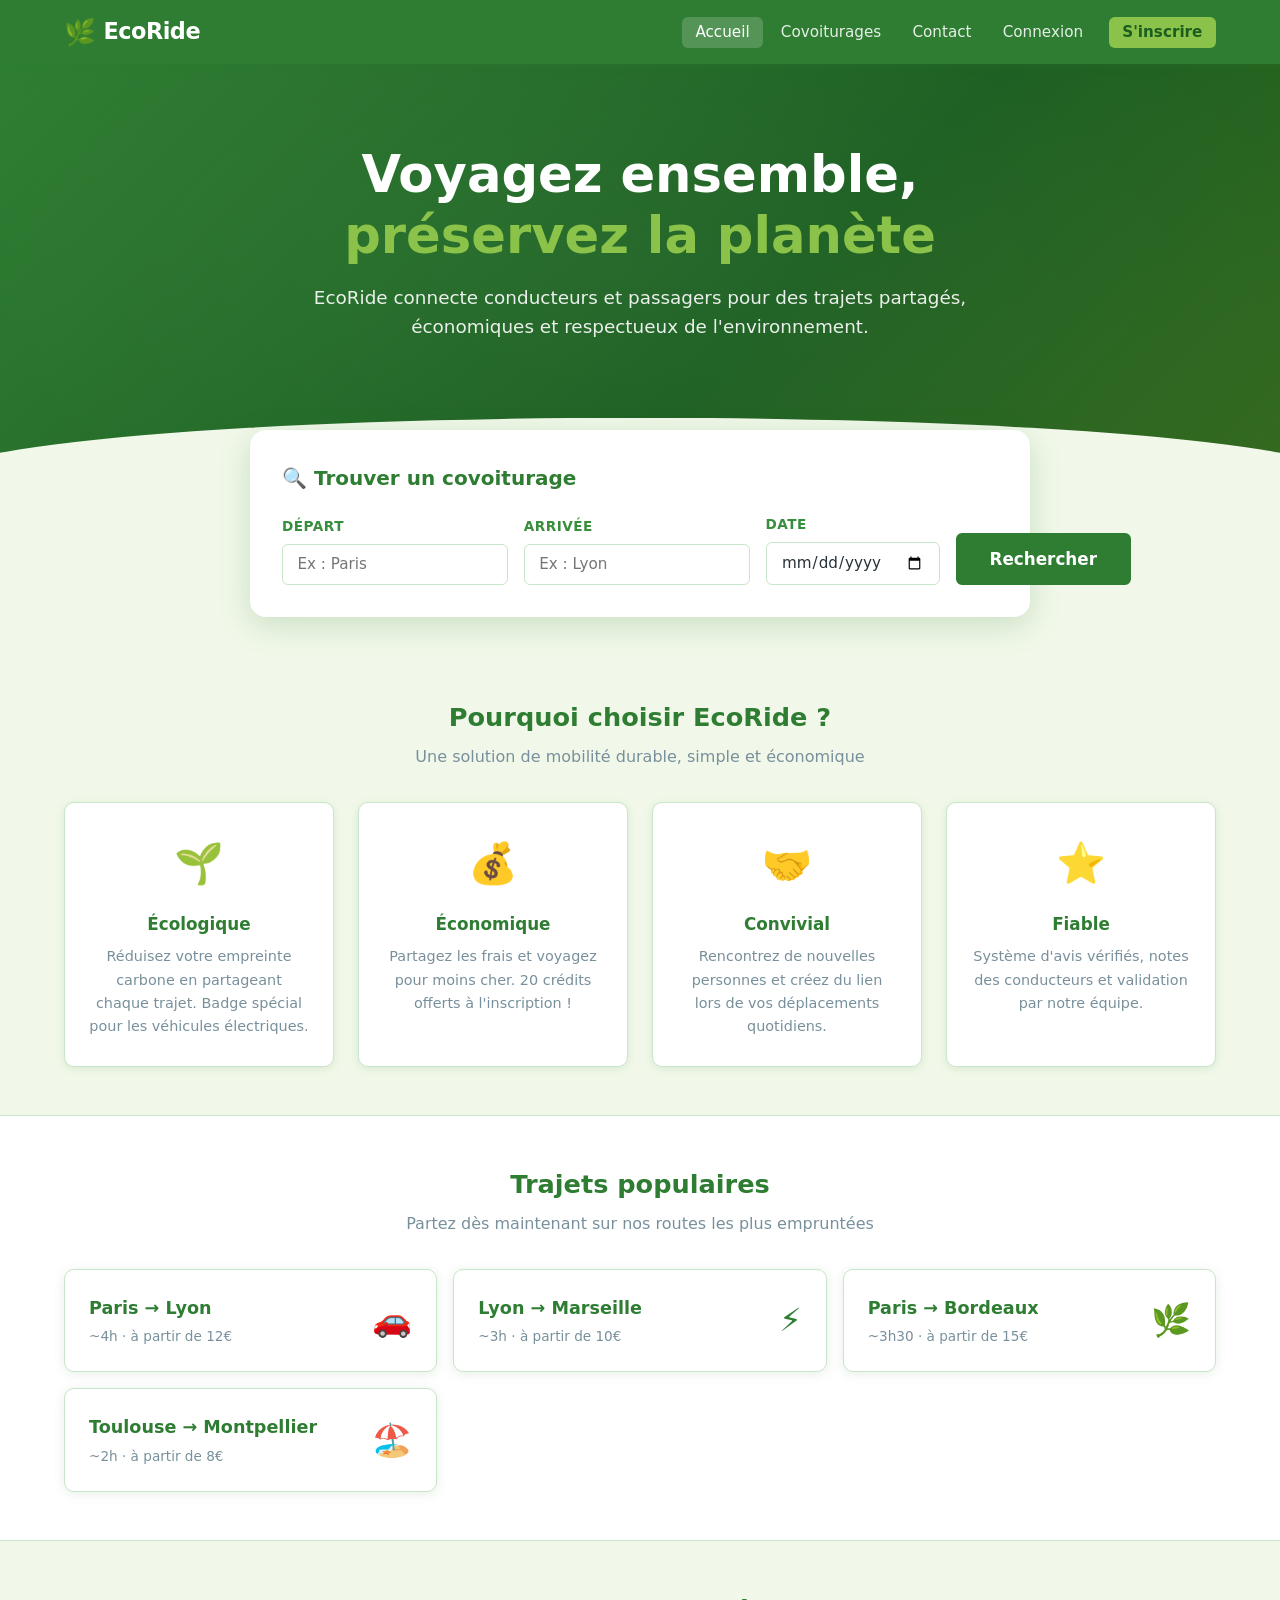
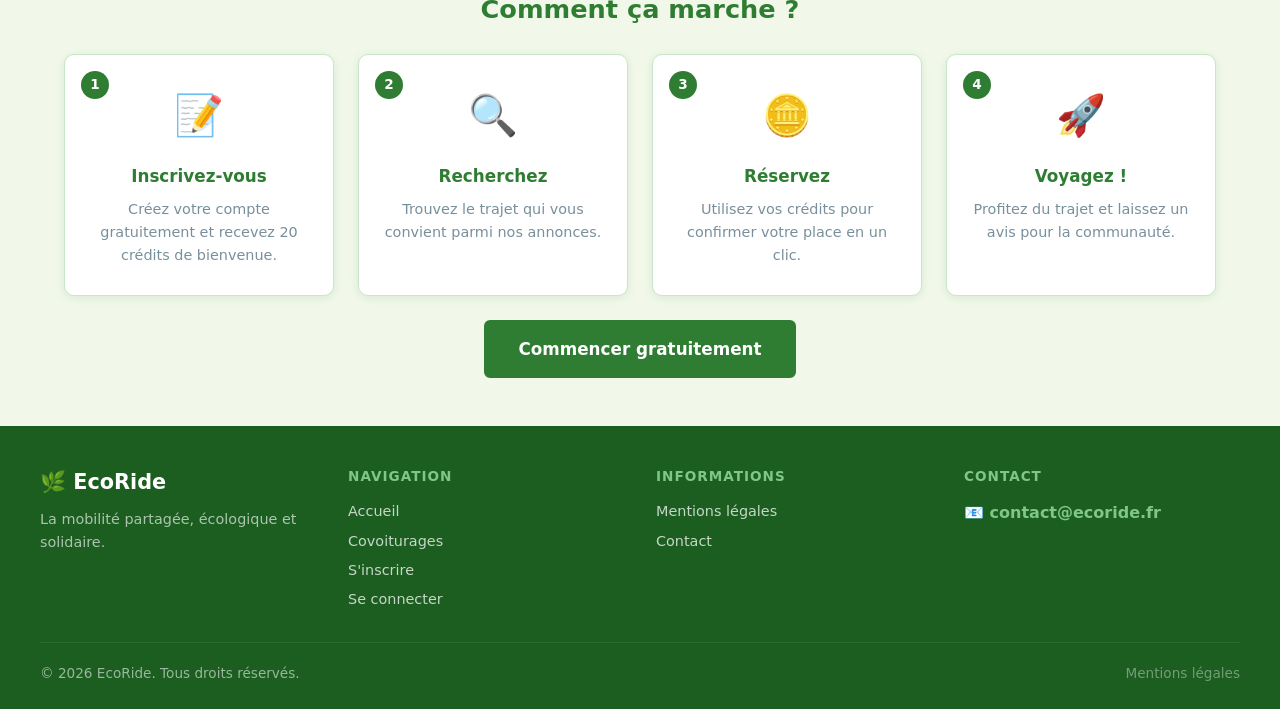
==== index.html @ f8182942 "Initial commit — EcoRide plateforme de covoiturage (ECF TP-01280) - Front-end : HTML/CSS/JS (13 User" ====
<!DOCTYPE html>
<html lang="fr">
<head>
  <meta charset="UTF-8">
  <meta name="viewport" content="width=device-width, initial-scale=1.0">
  <title>EcoRide – Covoiturage Écologique</title>
  <style>
/* ============================================================
   EcoRide - Feuille de style principale
   ============================================================ */
:root {
  --primary:        #2E7D32;
  --primary-light:  #4CAF50;
  --primary-lighter:#81C784;
  --primary-pale:   #C8E6C9;
  --accent:         #8BC34A;
  --eco-badge:      #00897B;
  --background:     #F1F8E9;
  --surface:        #FFFFFF;
  --surface-alt:    #F9FBF7;
  --text-primary:   #1B5E20;
  --text-secondary: #388E3C;
  --text-muted:     #78909C;
  --text-dark:      #263238;
  --warning:        #F57C00;
  --error:          #C62828;
  --success:        #2E7D32;
  --border:         #C8E6C9;
  --shadow:         rgba(46, 125, 50, 0.12);
  --shadow-md:      rgba(46, 125, 50, 0.20);
  --radius:         10px;
  --radius-sm:      6px;
  --radius-lg:      16px;
  --transition:     all 0.2s ease;
  --font:           'Segoe UI', system-ui, -apple-system, sans-serif;
}
*, *::before, *::after { box-sizing: border-box; margin: 0; padding: 0; }
html { scroll-behavior: smooth; font-size: 16px; }
body { font-family: var(--font); background: var(--background); color: var(--text-dark); line-height: 1.6; min-height: 100vh; display: flex; flex-direction: column; }
img { max-width: 100%; height: auto; display: block; }
a { color: var(--primary); text-decoration: none; transition: var(--transition); }
a:hover { color: var(--primary-light); }
ul { list-style: none; }
button, input, select, textarea { font-family: inherit; }
.site-header { background: var(--primary); box-shadow: 0 2px 8px var(--shadow-md); position: sticky; top: 0; z-index: 1000; }
.nav-container { max-width: 1200px; margin: 0 auto; padding: 0 1.5rem; display: flex; align-items: center; justify-content: space-between; height: 64px; }
.nav-logo { display: flex; align-items: center; gap: 0.5rem; color: #fff; font-size: 1.4rem; font-weight: 700; letter-spacing: -0.5px; }
.nav-logo .leaf-icon { font-size: 1.6rem; }
.nav-links { display: flex; align-items: center; gap: 0.25rem; }
.nav-links a { color: rgba(255,255,255,0.88); padding: 0.4rem 0.85rem; border-radius: var(--radius-sm); font-size: 0.95rem; font-weight: 500; transition: var(--transition); }
.nav-links a:hover, .nav-links a.active { color: #fff; background: rgba(255,255,255,0.18); }
.nav-links .btn-nav-primary { background: var(--accent); color: var(--text-primary); font-weight: 600; margin-left: 0.5rem; }
.nav-links .btn-nav-primary:hover { background: #9CCC65; }
.nav-credits { display: flex; align-items: center; gap: 0.4rem; color: #fff; font-weight: 600; font-size: 0.9rem; background: rgba(255,255,255,0.15); padding: 0.3rem 0.75rem; border-radius: 20px; margin-left: 0.5rem; }
.burger { display: none; flex-direction: column; gap: 5px; cursor: pointer; padding: 6px; }
.burger span { width: 24px; height: 2px; background: #fff; border-radius: 2px; transition: var(--transition); }
.hero { background: linear-gradient(135deg, var(--primary) 0%, #1B5E20 60%, #33691E 100%); color: #fff; padding: 5rem 1.5rem 6rem; text-align: center; position: relative; overflow: hidden; }
.hero::before { content: ''; position: absolute; top: -50%; left: -20%; width: 140%; height: 200%; background: radial-gradient(ellipse, rgba(255,255,255,0.04) 0%, transparent 70%); pointer-events: none; }
.hero-content { position: relative; max-width: 700px; margin: 0 auto; }
.hero h1 { font-size: clamp(2rem, 5vw, 3.2rem); font-weight: 800; line-height: 1.2; margin-bottom: 1rem; }
.hero h1 span { color: var(--accent); }
.hero p { font-size: 1.15rem; opacity: 0.9; margin-bottom: 2.5rem; }
.hero-wave { position: absolute; bottom: 0; left: 0; right: 0; height: 60px; background: var(--background); clip-path: ellipse(55% 100% at 50% 100%); }
.search-card { background: var(--surface); border-radius: var(--radius-lg); padding: 2rem; box-shadow: 0 8px 32px var(--shadow-md); max-width: 780px; margin: -3rem auto 2rem; position: relative; z-index: 10; }
.search-card h2 { color: var(--primary); margin-bottom: 1.25rem; font-size: 1.25rem; }
.search-form { display: grid; grid-template-columns: 1fr 1fr 1fr auto; gap: 1rem; align-items: end; }
@media (max-width: 700px) { .search-form { grid-template-columns: 1fr; } }
.form-group { display: flex; flex-direction: column; gap: 0.4rem; }
.form-group label { font-size: 0.85rem; font-weight: 600; color: var(--text-secondary); text-transform: uppercase; letter-spacing: 0.5px; }
.form-group input, .form-group select, .form-group textarea { padding: 0.65rem 0.9rem; border: 1.5px solid var(--border); border-radius: var(--radius-sm); background: var(--surface); color: var(--text-dark); font-size: 0.95rem; transition: var(--transition); }
.form-group input:focus, .form-group select:focus, .form-group textarea:focus { outline: none; border-color: var(--primary-light); box-shadow: 0 0 0 3px rgba(76, 175, 80, 0.15); }
.form-group textarea { resize: vertical; min-height: 100px; }
.form-row { display: grid; grid-template-columns: 1fr 1fr; gap: 1rem; }
@media (max-width: 520px) { .form-row { grid-template-columns: 1fr; } }
.btn { display: inline-flex; align-items: center; justify-content: center; gap: 0.45rem; padding: 0.65rem 1.4rem; border-radius: var(--radius-sm); font-size: 0.95rem; font-weight: 600; cursor: pointer; transition: var(--transition); border: 2px solid transparent; white-space: nowrap; text-decoration: none; }
.btn-primary { background: var(--primary); color: #fff; border-color: var(--primary); }
.btn-primary:hover { background: var(--primary-light); border-color: var(--primary-light); color: #fff; }
.btn-accent { background: var(--accent); color: var(--text-primary); border-color: var(--accent); }
.btn-accent:hover { background: #9CCC65; border-color: #9CCC65; }
.btn-outline { background: transparent; color: var(--primary); border-color: var(--primary); }
.btn-outline:hover { background: var(--primary); color: #fff; }
.btn-danger { background: var(--error); color: #fff; border-color: var(--error); }
.btn-danger:hover { background: #B71C1C; border-color: #B71C1C; }
.btn-sm { padding: 0.4rem 0.9rem; font-size: 0.85rem; }
.btn-lg { padding: 0.85rem 2rem; font-size: 1.05rem; }
.btn:disabled { opacity: 0.5; cursor: not-allowed; }
.btn-icon { padding: 0.5rem; border-radius: 50%; }
.card { background: var(--surface); border-radius: var(--radius); padding: 1.5rem; box-shadow: 0 2px 12px var(--shadow); border: 1px solid var(--border); transition: var(--transition); }
.card:hover { box-shadow: 0 6px 24px var(--shadow-md); transform: translateY(-2px); }
.card-header { display: flex; align-items: center; justify-content: space-between; margin-bottom: 1rem; padding-bottom: 0.75rem; border-bottom: 1px solid var(--border); }
.card-header h3 { color: var(--primary); font-size: 1.05rem; }
.trip-card { background: var(--surface); border-radius: var(--radius); padding: 1.25rem 1.5rem; border: 1px solid var(--border); box-shadow: 0 2px 8px var(--shadow); display: grid; grid-template-columns: auto 1fr auto; gap: 1rem; align-items: center; transition: var(--transition); }
.trip-card:hover { box-shadow: 0 6px 20px var(--shadow-md); border-color: var(--primary-pale); }
.trip-route { display: flex; flex-direction: column; gap: 0.2rem; }
.trip-route .city { font-size: 1.1rem; font-weight: 700; color: var(--text-primary); }
.trip-route .addr { font-size: 0.8rem; color: var(--text-muted); }
.trip-route .arrow { color: var(--primary-light); font-size: 1.2rem; margin: 0.2rem 0; }
.trip-meta { display: flex; flex-direction: column; gap: 0.35rem; }
.trip-price { font-size: 1.4rem; font-weight: 800; color: var(--primary); text-align: right; }
.trip-seats { font-size: 0.85rem; color: var(--text-muted); text-align: right; }
.trip-datetime { font-size: 0.9rem; color: var(--text-secondary); font-weight: 600; }
.driver-info { display: flex; align-items: center; gap: 0.75rem; }
.driver-avatar { width: 48px; height: 48px; border-radius: 50%; object-fit: cover; border: 2px solid var(--primary-pale); background: var(--primary-pale); }
.driver-avatar-sm { width: 36px; height: 36px; border-radius: 50%; object-fit: cover; border: 2px solid var(--primary-pale); background: var(--primary-pale); }
.driver-name { font-weight: 600; font-size: 0.95rem; }
.star-rating { color: #F9A825; font-size: 0.85rem; }
.star-rating .count { color: var(--text-muted); font-size: 0.8rem; margin-left: 4px; }
.badge { display: inline-flex; align-items: center; gap: 0.3rem; padding: 0.2rem 0.6rem; border-radius: 20px; font-size: 0.78rem; font-weight: 600; }
.badge-eco { background: #E0F2F1; color: var(--eco-badge); }
.badge-active { background: #E8F5E9; color: var(--primary); }
.badge-started { background: #FFF8E1; color: #E65100; }
.badge-completed { background: #E3F2FD; color: #1565C0; }
.badge-cancelled { background: #FFEBEE; color: var(--error); }
.badge-pending { background: #FFF9C4; color: #F57F17; }
.badge-approved { background: #E8F5E9; color: var(--primary); }
.badge-rejected { background: #FFEBEE; color: var(--error); }
.filter-bar { background: var(--surface); border-radius: var(--radius); padding: 1.25rem 1.5rem; border: 1px solid var(--border); box-shadow: 0 2px 8px var(--shadow); display: flex; flex-wrap: wrap; gap: 1rem; align-items: flex-end; margin-bottom: 1.5rem; }
.filter-bar .form-group { min-width: 150px; flex: 1; }
.filter-check { display: flex; align-items: center; gap: 0.5rem; cursor: pointer; font-size: 0.9rem; font-weight: 500; }
.filter-check input[type="checkbox"] { width: 18px; height: 18px; accent-color: var(--primary); cursor: pointer; }
.container { max-width: 1200px; margin: 0 auto; padding: 0 1.5rem; }
.section { padding: 3rem 0; }
.section-sm { padding: 1.5rem 0; }
.section-title { font-size: 1.6rem; font-weight: 800; color: var(--primary); margin-bottom: 0.4rem; }
.section-subtitle { color: var(--text-muted); margin-bottom: 2rem; }
.trips-grid { display: flex; flex-direction: column; gap: 1rem; }
.features-grid { display: grid; grid-template-columns: repeat(auto-fit, minmax(220px, 1fr)); gap: 1.5rem; margin-top: 2rem; }
.feature-card { background: var(--surface); border-radius: var(--radius); padding: 1.75rem 1.5rem; text-align: center; border: 1px solid var(--border); box-shadow: 0 2px 8px var(--shadow); }
.feature-icon { font-size: 2.5rem; margin-bottom: 1rem; }
.feature-card h3 { color: var(--primary); margin-bottom: 0.5rem; font-size: 1.05rem; }
.feature-card p { font-size: 0.9rem; color: var(--text-muted); }
.alert { padding: 0.85rem 1.25rem; border-radius: var(--radius-sm); font-size: 0.95rem; margin-bottom: 1rem; display: flex; align-items: center; gap: 0.75rem; }
.alert-success { background: #E8F5E9; color: #1B5E20; border-left: 4px solid var(--primary); }
.alert-error   { background: #FFEBEE; color: #B71C1C; border-left: 4px solid var(--error); }
.alert-info    { background: #E3F2FD; color: #0D47A1; border-left: 4px solid #1976D2; }
.alert-warning { background: #FFF8E1; color: #E65100; border-left: 4px solid #FF8F00; }
.modal-overlay { position: fixed; inset: 0; background: rgba(0,0,0,0.5); z-index: 2000; display: flex; align-items: center; justify-content: center; padding: 1rem; opacity: 0; visibility: hidden; transition: var(--transition); }
.modal-overlay.open { opacity: 1; visibility: visible; }
.modal { background: var(--surface); border-radius: var(--radius-lg); padding: 2rem; max-width: 480px; width: 100%; box-shadow: 0 20px 60px rgba(0,0,0,0.3); transform: translateY(20px); transition: var(--transition); }
.modal-overlay.open .modal { transform: translateY(0); }
.modal-header { display: flex; align-items: center; justify-content: space-between; margin-bottom: 1.25rem; }
.modal-header h3 { color: var(--primary); font-size: 1.15rem; }
.modal-close { background: none; border: none; font-size: 1.5rem; cursor: pointer; color: var(--text-muted); line-height: 1; }
.modal-close:hover { color: var(--error); }
.star-picker { display: flex; gap: 0.25rem; margin: 0.5rem 0; }
.star-picker input { display: none; }
.star-picker label { font-size: 2rem; cursor: pointer; color: #ddd; transition: color 0.1s; }
.star-picker input:checked ~ label, .star-picker label:hover, .star-picker label:hover ~ label { color: #F9A825; }
.star-picker { flex-direction: row-reverse; }
.site-footer { background: #1B5E20; color: rgba(255,255,255,0.85); padding: 2.5rem 1.5rem 1.5rem; margin-top: auto; }
.footer-content { max-width: 1200px; margin: 0 auto; display: grid; grid-template-columns: repeat(auto-fit, minmax(200px, 1fr)); gap: 2rem; }
.footer-brand .logo { font-size: 1.3rem; font-weight: 700; color: #fff; margin-bottom: 0.5rem; }
.footer-brand p { font-size: 0.9rem; opacity: 0.75; }
.footer-col h4 { color: var(--primary-lighter); font-size: 0.85rem; text-transform: uppercase; letter-spacing: 1px; margin-bottom: 0.75rem; }
.footer-col a { display: block; color: rgba(255,255,255,0.75); font-size: 0.9rem; margin-bottom: 0.4rem; }
.footer-col a:hover { color: #fff; }
.footer-col .contact-email { display: flex; align-items: center; gap: 0.5rem; color: var(--primary-lighter); font-weight: 600; }
.footer-bottom { max-width: 1200px; margin: 1.5rem auto 0; padding-top: 1.25rem; border-top: 1px solid rgba(255,255,255,0.12); display: flex; justify-content: space-between; align-items: center; font-size: 0.85rem; opacity: 0.65; flex-wrap: wrap; gap: 0.5rem; }
.auth-page { min-height: calc(100vh - 128px); display: flex; align-items: center; justify-content: center; padding: 2rem 1rem; }
.auth-box { background: var(--surface); border-radius: var(--radius-lg); padding: 2.5rem; width: 100%; max-width: 440px; box-shadow: 0 8px 32px var(--shadow-md); border: 1px solid var(--border); }
.auth-box h1 { color: var(--primary); font-size: 1.6rem; margin-bottom: 0.25rem; }
.auth-box .subtitle { color: var(--text-muted); font-size: 0.9rem; margin-bottom: 1.75rem; }
.auth-box form { display: flex; flex-direction: column; gap: 1rem; }
.auth-footer { text-align: center; margin-top: 1.25rem; font-size: 0.9rem; color: var(--text-muted); }
.auth-footer a { color: var(--primary); font-weight: 600; }
.password-strength { font-size: 0.8rem; margin-top: 0.2rem; }
.detail-grid { display: grid; grid-template-columns: 1fr 340px; gap: 2rem; align-items: start; }
@media (max-width: 900px) { .detail-grid { grid-template-columns: 1fr; } }
.detail-hero { background: linear-gradient(135deg, var(--primary), #1B5E20); border-radius: var(--radius-lg); padding: 2rem; color: #fff; margin-bottom: 1.5rem; }
.route-display { display: flex; align-items: center; gap: 1rem; font-size: 1.3rem; font-weight: 700; }
.route-display .divider { flex: 1; border-top: 2px dashed rgba(255,255,255,0.4); }
.preferences-grid { display: grid; grid-template-columns: 1fr 1fr; gap: 0.75rem; }
.pref-item { display: flex; align-items: center; gap: 0.5rem; padding: 0.6rem; background: var(--surface-alt); border-radius: var(--radius-sm); font-size: 0.9rem; }
.pref-item .icon { font-size: 1.1rem; }
.pref-allowed { color: var(--primary); }
.pref-forbidden { color: var(--error); }
.review-item { display: flex; gap: 0.75rem; padding: 1rem 0; border-bottom: 1px solid var(--border); }
.review-item:last-child { border-bottom: none; }
.review-content .reviewer { font-weight: 600; font-size: 0.9rem; }
.review-content .date { font-size: 0.78rem; color: var(--text-muted); }
.review-content .comment { margin-top: 0.3rem; font-size: 0.9rem; }
@media (max-width: 768px) {
  .nav-links { display: none; position: absolute; top: 64px; left: 0; right: 0; background: var(--primary); flex-direction: column; padding: 1rem; gap: 0.25rem; box-shadow: 0 4px 12px rgba(0,0,0,0.2); }
  .nav-links.open { display: flex; }
  .nav-links a { width: 100%; padding: 0.65rem 1rem; }
  .burger { display: flex; }
  .site-header { position: relative; }
  .trip-card { grid-template-columns: 1fr; }
  .hero { padding: 3rem 1rem 4rem; }
}
.text-center { text-align: center; }
.text-muted  { color: var(--text-muted); }
.text-primary { color: var(--primary); }
.text-danger  { color: var(--error); }
.mt-1 { margin-top: 0.5rem; } .mt-2 { margin-top: 1rem; } .mt-3 { margin-top: 1.5rem; }
.mb-1 { margin-bottom: 0.5rem; } .mb-2 { margin-bottom: 1rem; } .mb-3 { margin-bottom: 1.5rem; }
.flex { display: flex; }
.flex-between { display: flex; justify-content: space-between; align-items: center; }
.flex-center  { display: flex; align-items: center; justify-content: center; }
.gap-1 { gap: 0.5rem; } .gap-2 { gap: 1rem; }
.w-full { width: 100%; }
.hidden { display: none !important; }
.loading { opacity: 0.5; pointer-events: none; }
.skeleton { background: linear-gradient(90deg, #e0e0e0 25%, #f0f0f0 50%, #e0e0e0 75%); background-size: 200% 100%; animation: skeleton 1.4s infinite; border-radius: 4px; }
@keyframes skeleton { 0% { background-position: 200% 0; } 100% { background-position: -200% 0; } }
.empty-state { text-align: center; padding: 3rem 1rem; color: var(--text-muted); }
.empty-state .icon { font-size: 3rem; margin-bottom: 1rem; }
.empty-state h3 { margin-bottom: 0.5rem; color: var(--text-secondary); }
  </style>
</head>
<body>

<!-- ============================================================ -->
<!-- HEADER / NAVIGATION                                          -->
<!-- ============================================================ -->
<header class="site-header">
  <nav class="nav-container">
    <a href="index.html" class="nav-logo">
      <span class="leaf-icon">🌿</span> EcoRide
    </a>

    <button class="burger" id="burger" aria-label="Menu" aria-expanded="false">
      <span></span><span></span><span></span>
    </button>

    <ul class="nav-links" id="navLinks">
      <li><a href="index.html" class="active">Accueil</a></li>
      <li><a href="search.html">Covoiturages</a></li>
      <li><a href="contact.html">Contact</a></li>
      <li id="navLogin"><a href="login.html">Connexion</a></li>
      <li id="navRegister"><a href="register.html" class="btn-nav-primary">S'inscrire</a></li>
      <!-- Affiché si connecté -->
      <li id="navUser" class="hidden" style="display:flex;align-items:center;gap:.5rem">
        <span id="navPseudo" class="nav-credits"></span>
        <span class="nav-credits">🪙 <span id="navCredits">—</span></span>
        <a href="user/dashboard.html">Mon espace</a>
        <a href="#" class="logout-btn" data-base="./">Déconnexion</a>
      </li>
    </ul>
  </nav>
</header>

<!-- ============================================================ -->
<!-- HERO                                                         -->
<!-- ============================================================ -->
<section class="hero">
  <div class="hero-content">
    <h1>Voyagez ensemble,<br><span>préservez la planète</span></h1>
    <p>EcoRide connecte conducteurs et passagers pour des trajets partagés, économiques et respectueux de l'environnement.</p>
  </div>
  <div class="hero-wave"></div>
</section>

<!-- ============================================================ -->
<!-- FORMULAIRE DE RECHERCHE                                      -->
<!-- ============================================================ -->
<div class="container">
  <div class="search-card">
    <h2>🔍 Trouver un covoiturage</h2>
    <form class="search-form" id="heroSearchForm">
      <div class="form-group">
        <label for="departure">Départ</label>
        <input type="text" id="departure" name="departure" placeholder="Ex : Paris" autocomplete="off">
      </div>
      <div class="form-group">
        <label for="arrival">Arrivée</label>
        <input type="text" id="arrival" name="arrival" placeholder="Ex : Lyon" autocomplete="off">
      </div>
      <div class="form-group">
        <label for="date">Date</label>
        <input type="date" id="date" name="date">
      </div>
      <button type="submit" class="btn btn-primary btn-lg">Rechercher</button>
    </form>
  </div>
</div>

<!-- ============================================================ -->
<!-- AVANTAGES                                                    -->
<!-- ============================================================ -->
<section class="section">
  <div class="container">
    <div class="text-center mb-3">
      <h2 class="section-title">Pourquoi choisir EcoRide ?</h2>
      <p class="section-subtitle">Une solution de mobilité durable, simple et économique</p>
    </div>
    <div class="features-grid">
      <div class="feature-card">
        <div class="feature-icon">🌱</div>
        <h3>Écologique</h3>
        <p>Réduisez votre empreinte carbone en partageant chaque trajet. Badge spécial pour les véhicules électriques.</p>
      </div>
      <div class="feature-card">
        <div class="feature-icon">💰</div>
        <h3>Économique</h3>
        <p>Partagez les frais et voyagez pour moins cher. 20 crédits offerts à l'inscription !</p>
      </div>
      <div class="feature-card">
        <div class="feature-icon">🤝</div>
        <h3>Convivial</h3>
        <p>Rencontrez de nouvelles personnes et créez du lien lors de vos déplacements quotidiens.</p>
      </div>
      <div class="feature-card">
        <div class="feature-icon">⭐</div>
        <h3>Fiable</h3>
        <p>Système d'avis vérifiés, notes des conducteurs et validation par notre équipe.</p>
      </div>
    </div>
  </div>
</section>

<!-- ============================================================ -->
<!-- TRAJETS POPULAIRES (exemples statiques)                      -->
<!-- ============================================================ -->
<section class="section" style="background:var(--surface);border-top:1px solid var(--border);border-bottom:1px solid var(--border)">
  <div class="container">
    <div class="text-center mb-3">
      <h2 class="section-title">Trajets populaires</h2>
      <p class="section-subtitle">Partez dès maintenant sur nos routes les plus empruntées</p>
    </div>
    <div style="display:grid;grid-template-columns:repeat(auto-fill,minmax(280px,1fr));gap:1rem">
      <a href="search.html?departure=Paris&arrival=Lyon" class="card" style="text-decoration:none">
        <div class="flex-between">
          <div>
            <div style="font-weight:700;color:var(--primary);font-size:1.1rem">Paris → Lyon</div>
            <div class="text-muted" style="font-size:.85rem;margin-top:.25rem">~4h · à partir de 12€</div>
          </div>
          <span style="font-size:2rem">🚗</span>
        </div>
      </a>
      <a href="search.html?departure=Lyon&arrival=Marseille" class="card" style="text-decoration:none">
        <div class="flex-between">
          <div>
            <div style="font-weight:700;color:var(--primary);font-size:1.1rem">Lyon → Marseille</div>
            <div class="text-muted" style="font-size:.85rem;margin-top:.25rem">~3h · à partir de 10€</div>
          </div>
          <span style="font-size:2rem">⚡</span>
        </div>
      </a>
      <a href="search.html?departure=Paris&arrival=Bordeaux" class="card" style="text-decoration:none">
        <div class="flex-between">
          <div>
            <div style="font-weight:700;color:var(--primary);font-size:1.1rem">Paris → Bordeaux</div>
            <div class="text-muted" style="font-size:.85rem;margin-top:.25rem">~3h30 · à partir de 15€</div>
          </div>
          <span style="font-size:2rem">🌿</span>
        </div>
      </a>
      <a href="search.html?departure=Toulouse&arrival=Montpellier" class="card" style="text-decoration:none">
        <div class="flex-between">
          <div>
            <div style="font-weight:700;color:var(--primary);font-size:1.1rem">Toulouse → Montpellier</div>
            <div class="text-muted" style="font-size:.85rem;margin-top:.25rem">~2h · à partir de 8€</div>
          </div>
          <span style="font-size:2rem">🏖️</span>
        </div>
      </a>
    </div>
  </div>
</section>

<!-- ============================================================ -->
<!-- COMMENT ÇA MARCHE                                            -->
<!-- ============================================================ -->
<section class="section">
  <div class="container">
    <div class="text-center mb-3">
      <h2 class="section-title">Comment ça marche ?</h2>
    </div>
    <div style="display:grid;grid-template-columns:repeat(auto-fit,minmax(200px,1fr));gap:1.5rem;counter-reset:step">
      <div class="feature-card" style="counter-increment:step;position:relative">
        <div style="position:absolute;top:1rem;left:1rem;background:var(--primary);color:#fff;width:28px;height:28px;border-radius:50%;display:flex;align-items:center;justify-content:center;font-weight:700;font-size:.85rem">1</div>
        <div class="feature-icon">📝</div>
        <h3>Inscrivez-vous</h3>
        <p>Créez votre compte gratuitement et recevez 20 crédits de bienvenue.</p>
      </div>
      <div class="feature-card" style="counter-increment:step;position:relative">
        <div style="position:absolute;top:1rem;left:1rem;background:var(--primary);color:#fff;width:28px;height:28px;border-radius:50%;display:flex;align-items:center;justify-content:center;font-weight:700;font-size:.85rem">2</div>
        <div class="feature-icon">🔍</div>
        <h3>Recherchez</h3>
        <p>Trouvez le trajet qui vous convient parmi nos annonces.</p>
      </div>
      <div class="feature-card" style="counter-increment:step;position:relative">
        <div style="position:absolute;top:1rem;left:1rem;background:var(--primary);color:#fff;width:28px;height:28px;border-radius:50%;display:flex;align-items:center;justify-content:center;font-weight:700;font-size:.85rem">3</div>
        <div class="feature-icon">🪙</div>
        <h3>Réservez</h3>
        <p>Utilisez vos crédits pour confirmer votre place en un clic.</p>
      </div>
      <div class="feature-card" style="counter-increment:step;position:relative">
        <div style="position:absolute;top:1rem;left:1rem;background:var(--primary);color:#fff;width:28px;height:28px;border-radius:50%;display:flex;align-items:center;justify-content:center;font-weight:700;font-size:.85rem">4</div>
        <div class="feature-icon">🚀</div>
        <h3>Voyagez !</h3>
        <p>Profitez du trajet et laissez un avis pour la communauté.</p>
      </div>
    </div>
    <div class="text-center mt-3">
      <a href="register.html" class="btn btn-primary btn-lg">Commencer gratuitement</a>
    </div>
  </div>
</section>

<!-- ============================================================ -->
<!-- FOOTER                                                       -->
<!-- ============================================================ -->
<footer class="site-footer">
  <div class="footer-content">
    <div class="footer-brand">
      <div class="logo">🌿 EcoRide</div>
      <p>La mobilité partagée, écologique et solidaire.</p>
    </div>
    <div class="footer-col">
      <h4>Navigation</h4>
      <a href="index.html">Accueil</a>
      <a href="search.html">Covoiturages</a>
      <a href="register.html">S'inscrire</a>
      <a href="login.html">Se connecter</a>
    </div>
    <div class="footer-col">
      <h4>Informations</h4>
      <a href="legal.html">Mentions légales</a>
      <a href="contact.html">Contact</a>
    </div>
    <div class="footer-col">
      <h4>Contact</h4>
      <div class="contact-email">📧 contact@ecoride.fr</div>
    </div>
  </div>
  <div class="footer-bottom">
    <span>© 2026 EcoRide. Tous droits réservés.</span>
    <a href="legal.html" style="color:rgba(255,255,255,.6)">Mentions légales</a>
  </div>
</footer>

<script src="js/main.js"></script>
<script>
  window.API_BASE = 'php/';
  document.getElementById('heroSearchForm').addEventListener('submit', (e) => {
    e.preventDefault();
    const dep  = document.getElementById('departure').value.trim();
    const arr  = document.getElementById('arrival').value.trim();
    const date = document.getElementById('date').value;
    const params = new URLSearchParams({ departure: dep, arrival: arr, date });
    window.location.href = `search.html?${params}`;
  });
  // Forcer date min = aujourd'hui
  document.getElementById('date').min = new Date().toISOString().split('T')[0];
</script>
</body>
</html>
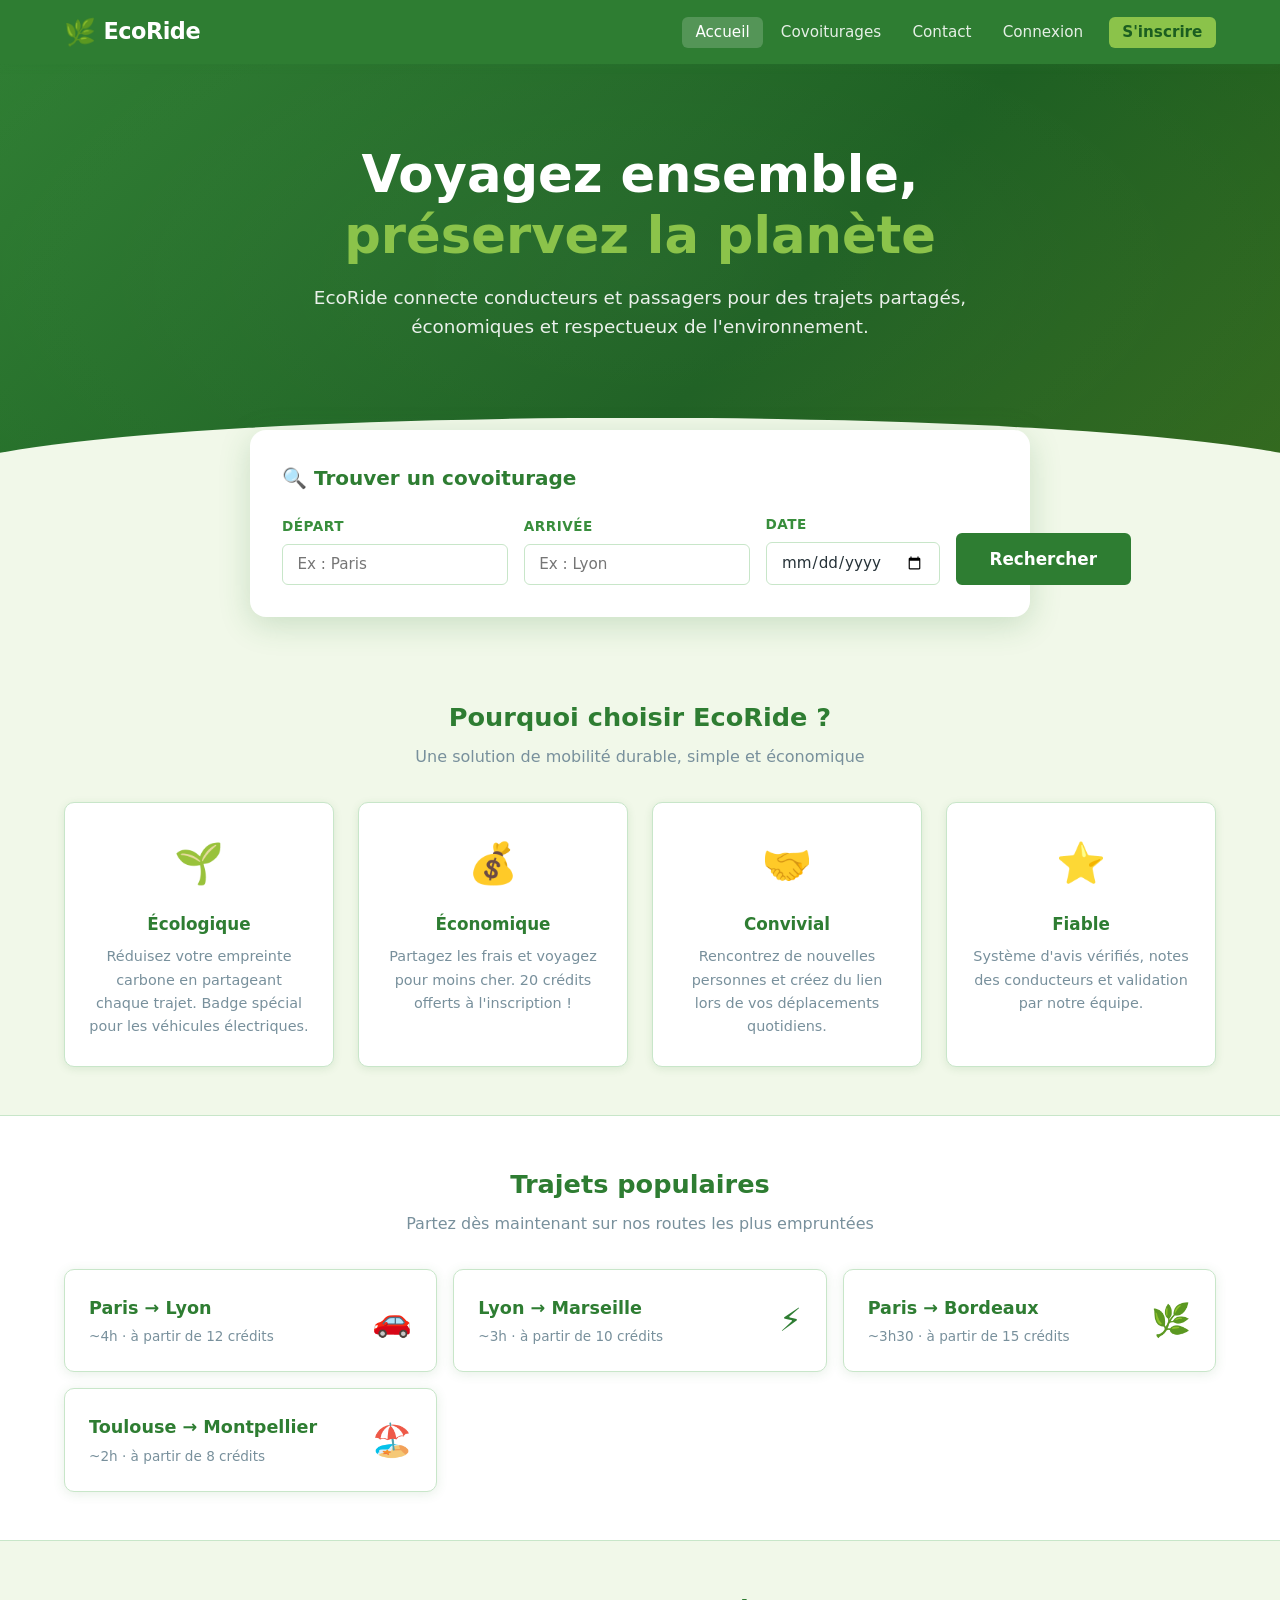
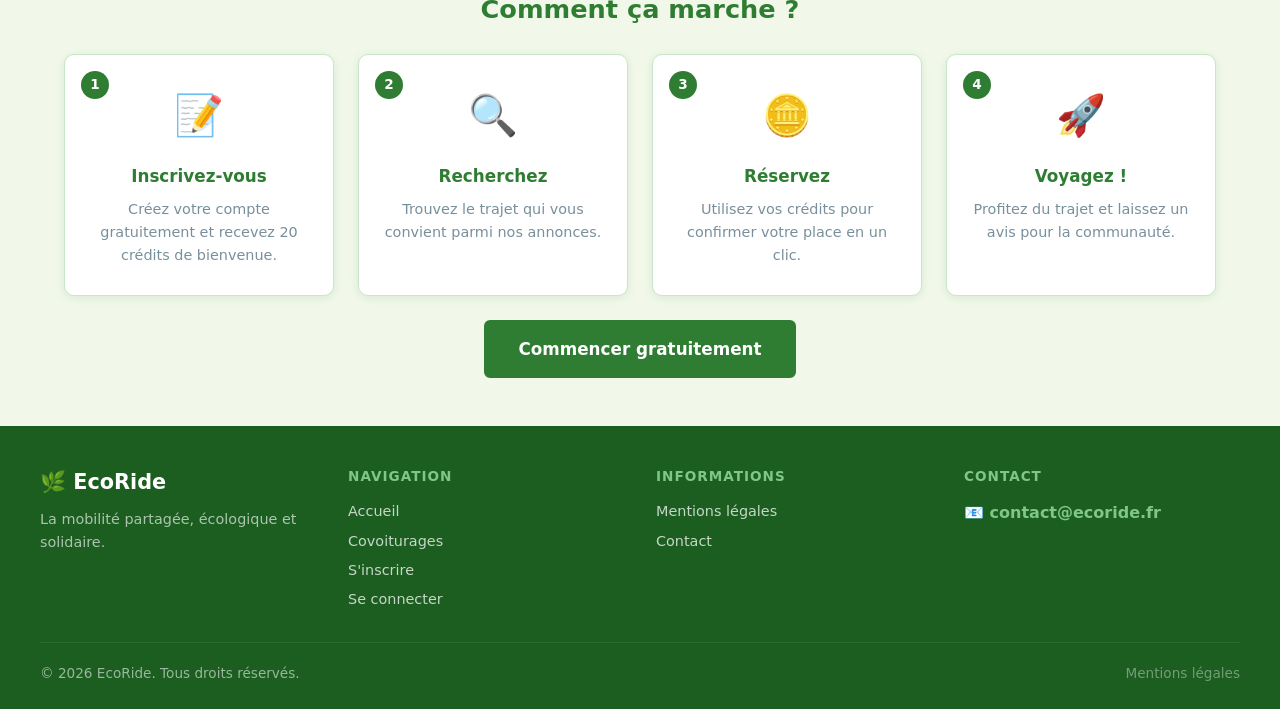
==== commit 78329161: "fix(front): prix en crédits, grilles adaptées au mobile, avatar par défaut - search.html et contact." ====
--- a/index.html
+++ b/index.html
@@ -323,7 +323,7 @@
         <div class="flex-between">
           <div>
             <div style="font-weight:700;color:var(--primary);font-size:1.1rem">Paris → Lyon</div>
-            <div class="text-muted" style="font-size:.85rem;margin-top:.25rem">~4h · à partir de 12€</div>
+            <div class="text-muted" style="font-size:.85rem;margin-top:.25rem">~4h · à partir de 12 crédits</div>
           </div>
           <span style="font-size:2rem">🚗</span>
         </div>
@@ -332,7 +332,7 @@
         <div class="flex-between">
           <div>
             <div style="font-weight:700;color:var(--primary);font-size:1.1rem">Lyon → Marseille</div>
-            <div class="text-muted" style="font-size:.85rem;margin-top:.25rem">~3h · à partir de 10€</div>
+            <div class="text-muted" style="font-size:.85rem;margin-top:.25rem">~3h · à partir de 10 crédits</div>
           </div>
           <span style="font-size:2rem">⚡</span>
         </div>
@@ -341,7 +341,7 @@
         <div class="flex-between">
           <div>
             <div style="font-weight:700;color:var(--primary);font-size:1.1rem">Paris → Bordeaux</div>
-            <div class="text-muted" style="font-size:.85rem;margin-top:.25rem">~3h30 · à partir de 15€</div>
+            <div class="text-muted" style="font-size:.85rem;margin-top:.25rem">~3h30 · à partir de 15 crédits</div>
           </div>
           <span style="font-size:2rem">🌿</span>
         </div>
@@ -350,7 +350,7 @@
         <div class="flex-between">
           <div>
             <div style="font-weight:700;color:var(--primary);font-size:1.1rem">Toulouse → Montpellier</div>
-            <div class="text-muted" style="font-size:.85rem;margin-top:.25rem">~2h · à partir de 8€</div>
+            <div class="text-muted" style="font-size:.85rem;margin-top:.25rem">~2h · à partir de 8 crédits</div>
           </div>
           <span style="font-size:2rem">🏖️</span>
         </div>
